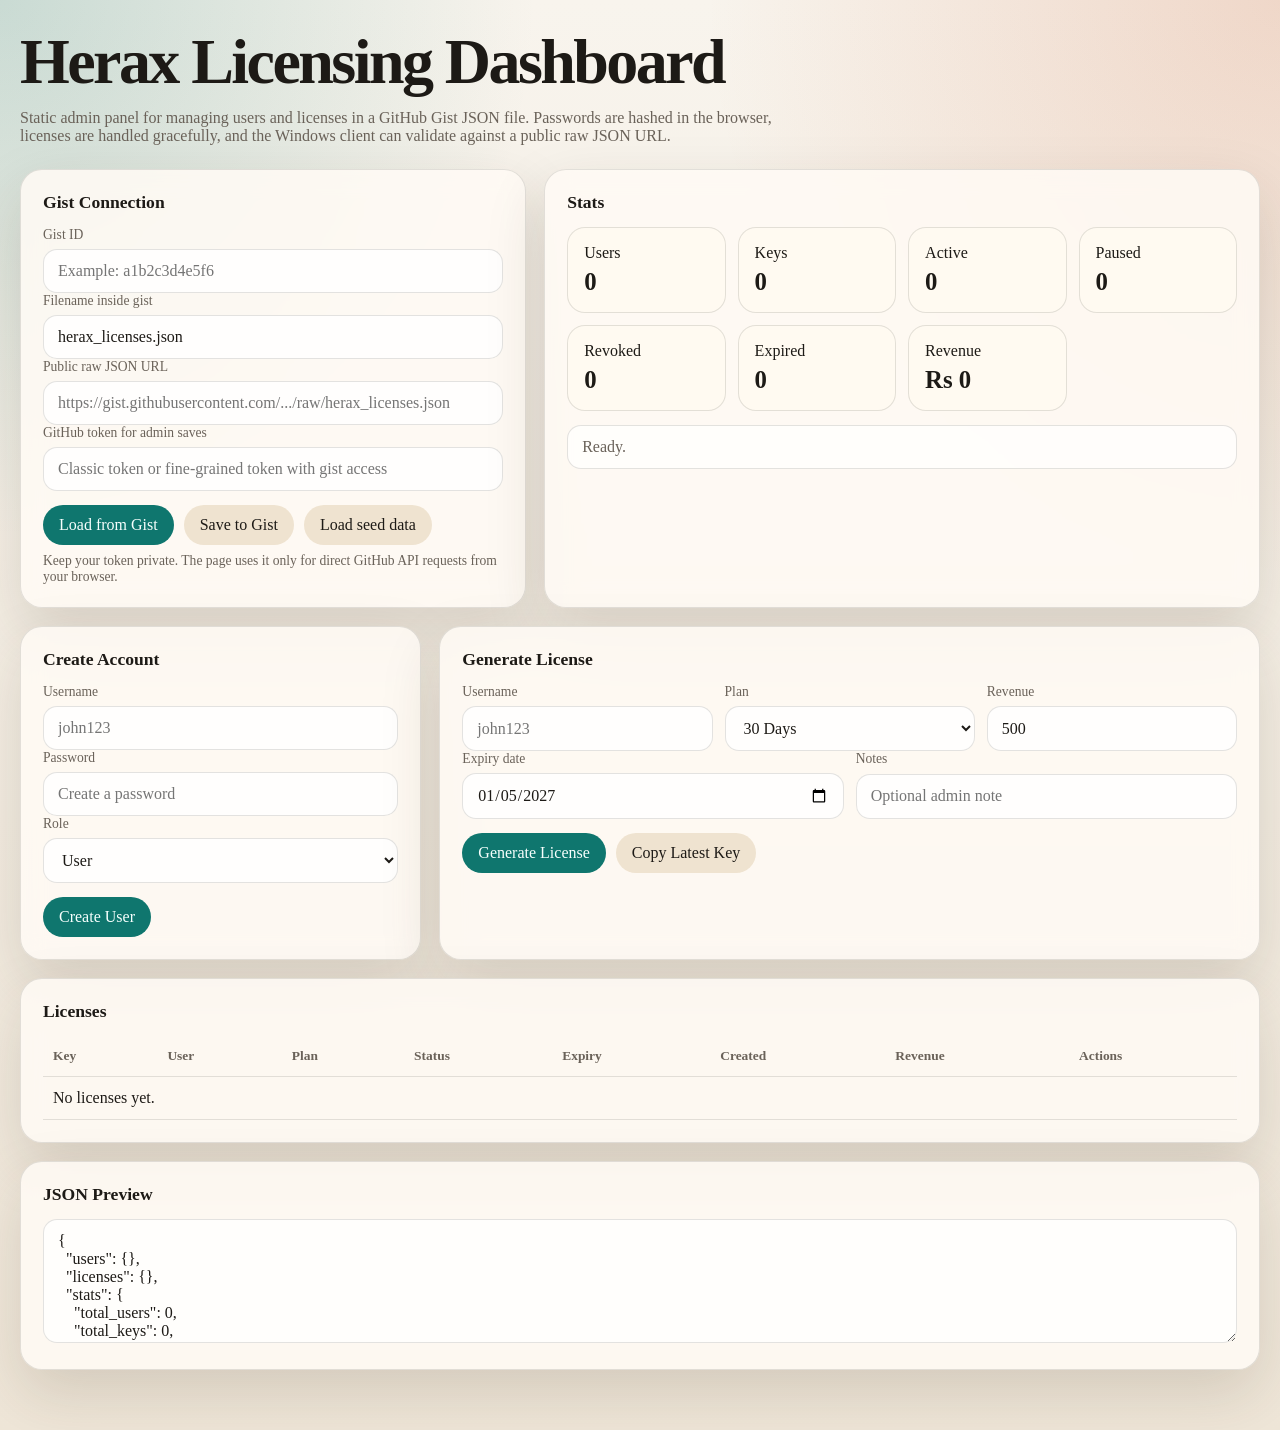
==== website/index.html @ d8fb47d0 "Add GitHub Pages licensing dashboard" ====
<!DOCTYPE html>
<html lang="en">
<head>
  <meta charset="UTF-8" />
  <meta name="viewport" content="width=device-width, initial-scale=1.0" />
  <title>Herax Licensing Dashboard</title>
  <meta http-equiv="refresh" content="0; url=../docs/" />
</head>
<body>
  <p>Open the dashboard at <a href="../docs/">../docs/</a>.</p>
</body>
</html>
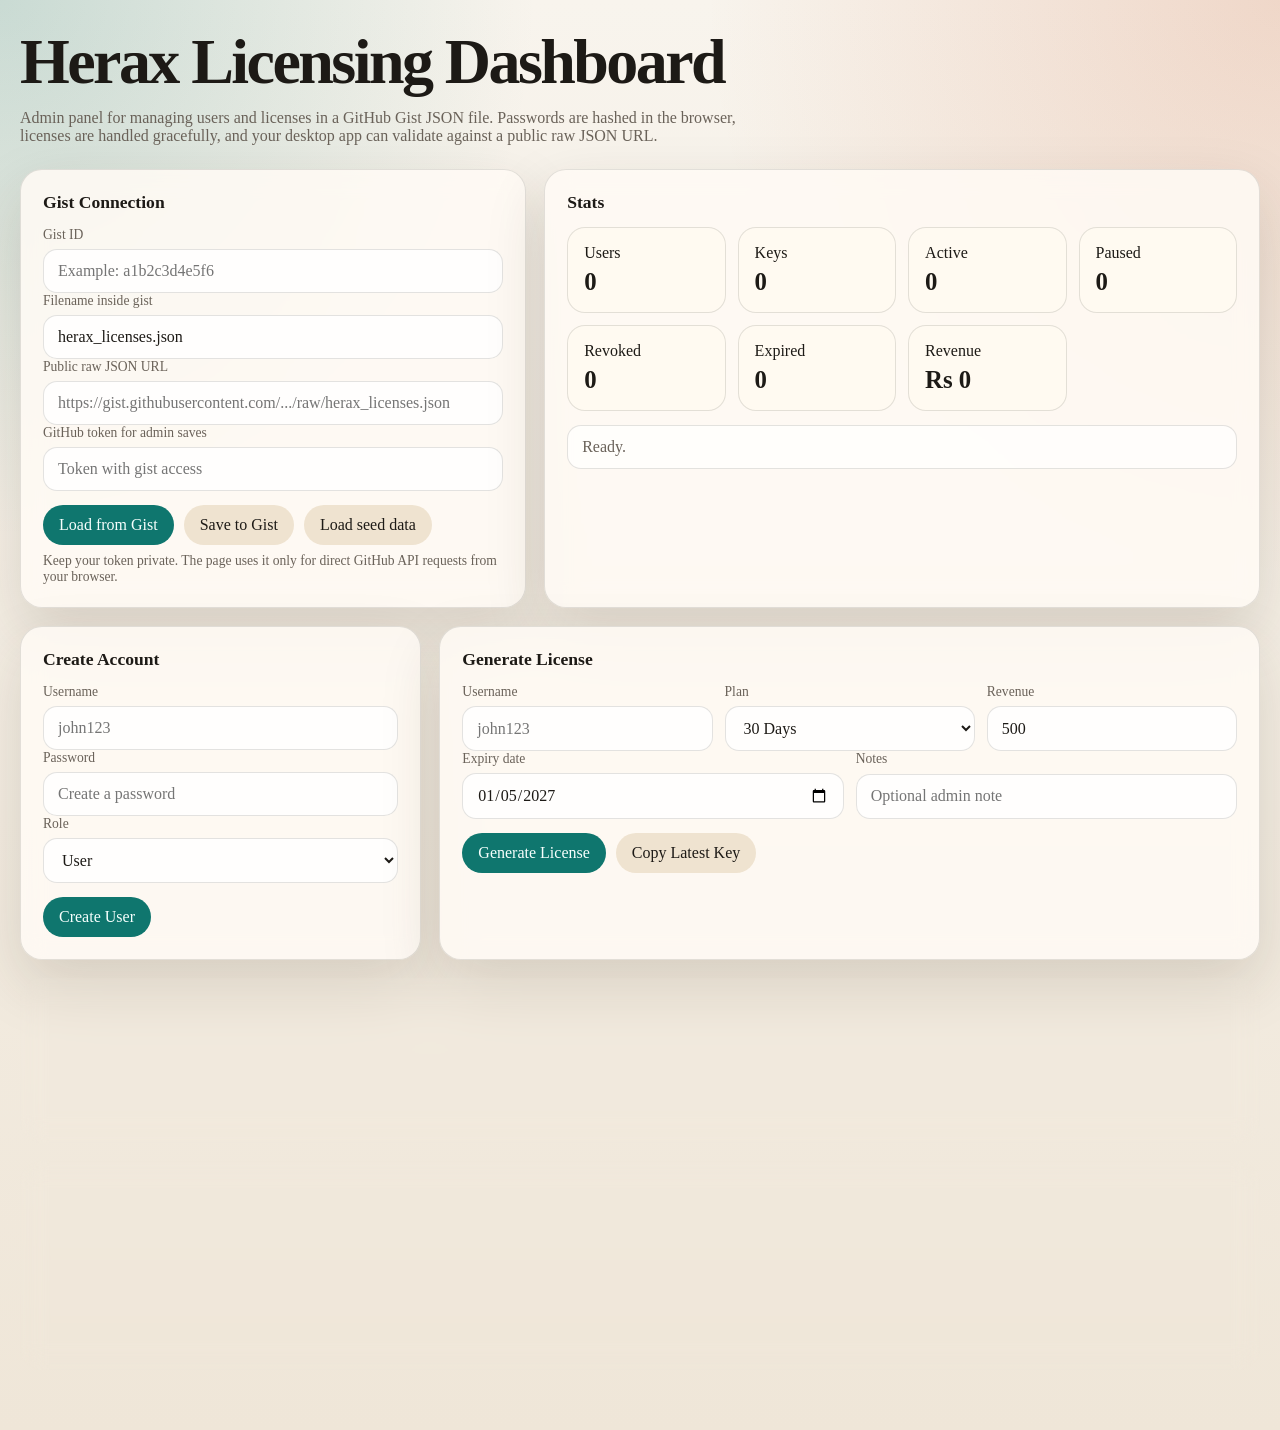
==== commit 64898f87: "Restructure auth repo layout" ====
--- a/website/index.html
+++ b/website/index.html
@@ -4,9 +4,804 @@
   <meta charset="UTF-8" />
   <meta name="viewport" content="width=device-width, initial-scale=1.0" />
   <title>Herax Licensing Dashboard</title>
-  <meta http-equiv="refresh" content="0; url=../docs/" />
+  <style>
+    :root {
+      --bg: #f3efe7;
+      --panel: rgba(255, 251, 245, 0.86);
+      --panel-strong: #fffaf1;
+      --ink: #1d1a16;
+      --muted: #6a6259;
+      --line: rgba(29, 26, 22, 0.12);
+      --accent: #0f766e;
+      --danger: #b91c1c;
+      --warn: #b45309;
+      --ok: #15803d;
+      --shadow: 0 24px 60px rgba(53, 37, 22, 0.15);
+    }
+
+    * {
+      box-sizing: border-box;
+    }
+
+    body {
+      margin: 0;
+      font-family: Georgia, "Times New Roman", serif;
+      color: var(--ink);
+      background:
+        radial-gradient(circle at top left, rgba(15, 118, 110, 0.2), transparent 28%),
+        radial-gradient(circle at top right, rgba(194, 65, 12, 0.16), transparent 30%),
+        linear-gradient(180deg, #f8f4ed 0%, #efe6d8 100%);
+      min-height: 100vh;
+    }
+
+    .shell {
+      max-width: 1320px;
+      margin: 0 auto;
+      padding: 32px 20px 60px;
+    }
+
+    .hero {
+      display: grid;
+      gap: 16px;
+      margin-bottom: 24px;
+    }
+
+    .hero h1 {
+      margin: 0;
+      font-size: clamp(2rem, 5vw, 4rem);
+      line-height: 0.95;
+      letter-spacing: -0.04em;
+    }
+
+    .hero p {
+      margin: 0;
+      max-width: 760px;
+      color: var(--muted);
+      font-size: 1rem;
+    }
+
+    .grid {
+      display: grid;
+      grid-template-columns: repeat(12, 1fr);
+      gap: 18px;
+    }
+
+    .card {
+      grid-column: span 12;
+      background: var(--panel);
+      backdrop-filter: blur(12px);
+      border: 1px solid var(--line);
+      border-radius: 22px;
+      box-shadow: var(--shadow);
+      padding: 22px;
+    }
+
+    .card h2 {
+      margin: 0 0 14px;
+      font-size: 1.1rem;
+    }
+
+    .two-up {
+      display: grid;
+      gap: 12px;
+      grid-template-columns: repeat(2, minmax(0, 1fr));
+    }
+
+    .three-up {
+      display: grid;
+      gap: 12px;
+      grid-template-columns: repeat(3, minmax(0, 1fr));
+    }
+
+    .field {
+      display: grid;
+      gap: 6px;
+    }
+
+    label {
+      font-size: 0.85rem;
+      color: var(--muted);
+    }
+
+    input,
+    select,
+    textarea,
+    button {
+      font: inherit;
+    }
+
+    input,
+    select,
+    textarea {
+      width: 100%;
+      border: 1px solid var(--line);
+      background: rgba(255, 255, 255, 0.82);
+      color: var(--ink);
+      border-radius: 14px;
+      padding: 12px 14px;
+    }
+
+    textarea {
+      min-height: 124px;
+      resize: vertical;
+    }
+
+    .actions {
+      display: flex;
+      flex-wrap: wrap;
+      gap: 10px;
+      margin-top: 14px;
+    }
+
+    button {
+      border: 0;
+      border-radius: 999px;
+      padding: 11px 16px;
+      cursor: pointer;
+      transition: transform 120ms ease, opacity 120ms ease;
+    }
+
+    button:hover {
+      transform: translateY(-1px);
+    }
+
+    .primary {
+      background: var(--accent);
+      color: #f7fffd;
+    }
+
+    .secondary {
+      background: #efe3d0;
+      color: var(--ink);
+    }
+
+    .danger {
+      background: var(--danger);
+      color: white;
+    }
+
+    .warning {
+      background: var(--warn);
+      color: white;
+    }
+
+    .success {
+      background: var(--ok);
+      color: white;
+    }
+
+    .stats {
+      display: grid;
+      grid-template-columns: repeat(auto-fit, minmax(140px, 1fr));
+      gap: 12px;
+    }
+
+    .stat {
+      background: #fffaf1;
+      border: 1px solid var(--line);
+      border-radius: 18px;
+      padding: 16px;
+    }
+
+    .stat strong {
+      display: block;
+      font-size: 1.55rem;
+      margin-top: 6px;
+    }
+
+    .status {
+      margin-top: 14px;
+      padding: 12px 14px;
+      border-radius: 14px;
+      background: rgba(255, 255, 255, 0.65);
+      border: 1px solid var(--line);
+      color: var(--muted);
+      white-space: pre-wrap;
+    }
+
+    .table-wrap {
+      overflow-x: auto;
+    }
+
+    table {
+      width: 100%;
+      border-collapse: collapse;
+      min-width: 860px;
+    }
+
+    th,
+    td {
+      text-align: left;
+      padding: 12px 10px;
+      border-bottom: 1px solid var(--line);
+      vertical-align: top;
+    }
+
+    th {
+      color: var(--muted);
+      font-size: 0.84rem;
+      font-weight: 600;
+    }
+
+    .pill {
+      display: inline-block;
+      padding: 5px 10px;
+      border-radius: 999px;
+      font-size: 0.78rem;
+      border: 1px solid transparent;
+    }
+
+    .pill.active {
+      background: rgba(21, 128, 61, 0.12);
+      color: var(--ok);
+      border-color: rgba(21, 128, 61, 0.18);
+    }
+
+    .pill.paused {
+      background: rgba(180, 83, 9, 0.12);
+      color: var(--warn);
+      border-color: rgba(180, 83, 9, 0.18);
+    }
+
+    .pill.revoked,
+    .pill.expired {
+      background: rgba(185, 28, 28, 0.12);
+      color: var(--danger);
+      border-color: rgba(185, 28, 28, 0.18);
+    }
+
+    .mono {
+      font-family: "Courier New", monospace;
+      font-size: 0.9rem;
+    }
+
+    .hint {
+      color: var(--muted);
+      font-size: 0.85rem;
+      margin-top: 8px;
+    }
+
+    @media (min-width: 900px) {
+      .span-4 {
+        grid-column: span 4;
+      }
+
+      .span-5 {
+        grid-column: span 5;
+      }
+
+      .span-7 {
+        grid-column: span 7;
+      }
+
+      .span-8 {
+        grid-column: span 8;
+      }
+    }
+
+    @media (max-width: 720px) {
+      .two-up,
+      .three-up {
+        grid-template-columns: 1fr;
+      }
+
+      .shell {
+        padding: 20px 14px 40px;
+      }
+    }
+  </style>
 </head>
 <body>
-  <p>Open the dashboard at <a href="../docs/">../docs/</a>.</p>
+  <div class="shell">
+    <section class="hero">
+      <h1>Herax Licensing Dashboard</h1>
+      <p>Admin panel for managing users and licenses in a GitHub Gist JSON file. Passwords are hashed in the browser, licenses are handled gracefully, and your desktop app can validate against a public raw JSON URL.</p>
+    </section>
+
+    <section class="grid">
+      <article class="card span-5">
+        <h2>Gist Connection</h2>
+        <div class="field">
+          <label for="gistId">Gist ID</label>
+          <input id="gistId" placeholder="Example: a1b2c3d4e5f6" />
+        </div>
+        <div class="field">
+          <label for="gistFilename">Filename inside gist</label>
+          <input id="gistFilename" value="herax_licenses.json" />
+        </div>
+        <div class="field">
+          <label for="rawUrl">Public raw JSON URL</label>
+          <input id="rawUrl" placeholder="https://gist.githubusercontent.com/.../raw/herax_licenses.json" />
+        </div>
+        <div class="field">
+          <label for="githubToken">GitHub token for admin saves</label>
+          <input id="githubToken" type="password" placeholder="Token with gist access" />
+        </div>
+        <div class="actions">
+          <button class="primary" id="loadRemoteBtn">Load from Gist</button>
+          <button class="secondary" id="saveRemoteBtn">Save to Gist</button>
+          <button class="secondary" id="seedBtn">Load seed data</button>
+        </div>
+        <div class="hint">Keep your token private. The page uses it only for direct GitHub API requests from your browser.</div>
+      </article>
+
+      <article class="card span-7">
+        <h2>Stats</h2>
+        <div class="stats" id="statsGrid"></div>
+        <div class="status" id="statusBox">Ready.</div>
+      </article>
+
+      <article class="card span-4">
+        <h2>Create Account</h2>
+        <div class="field">
+          <label for="newUsername">Username</label>
+          <input id="newUsername" placeholder="john123" />
+        </div>
+        <div class="field">
+          <label for="newPassword">Password</label>
+          <input id="newPassword" type="password" placeholder="Create a password" />
+        </div>
+        <div class="field">
+          <label for="newRole">Role</label>
+          <select id="newRole">
+            <option value="user">User</option>
+            <option value="admin">Admin</option>
+          </select>
+        </div>
+        <div class="actions">
+          <button class="primary" id="createUserBtn">Create User</button>
+        </div>
+      </article>
+
+      <article class="card span-8">
+        <h2>Generate License</h2>
+        <div class="three-up">
+          <div class="field">
+            <label for="licenseUsername">Username</label>
+            <input id="licenseUsername" placeholder="john123" />
+          </div>
+          <div class="field">
+            <label for="licensePlan">Plan</label>
+            <select id="licensePlan">
+              <option value="30days">30 Days</option>
+              <option value="lifetime">Lifetime</option>
+              <option value="custom">Custom</option>
+            </select>
+          </div>
+          <div class="field">
+            <label for="licensePrice">Revenue</label>
+            <input id="licensePrice" type="number" min="0" value="500" />
+          </div>
+        </div>
+        <div class="two-up">
+          <div class="field">
+            <label for="expiryDate">Expiry date</label>
+            <input id="expiryDate" type="date" />
+          </div>
+          <div class="field">
+            <label for="licenseNotes">Notes</label>
+            <input id="licenseNotes" placeholder="Optional admin note" />
+          </div>
+        </div>
+        <div class="actions">
+          <button class="primary" id="generateLicenseBtn">Generate License</button>
+          <button class="secondary" id="copyLatestBtn">Copy Latest Key</button>
+        </div>
+      </article>
+
+      <article class="card span-12">
+        <h2>Licenses</h2>
+        <div class="table-wrap">
+          <table>
+            <thead>
+              <tr>
+                <th>Key</th>
+                <th>User</th>
+                <th>Plan</th>
+                <th>Status</th>
+                <th>Expiry</th>
+                <th>Created</th>
+                <th>Revenue</th>
+                <th>Actions</th>
+              </tr>
+            </thead>
+            <tbody id="licenseTable"></tbody>
+          </table>
+        </div>
+      </article>
+
+      <article class="card span-12">
+        <h2>JSON Preview</h2>
+        <textarea id="jsonPreview" spellcheck="false"></textarea>
+      </article>
+    </section>
+  </div>
+
+  <script>
+    const seedData = {
+      users: {},
+      licenses: {},
+      stats: {
+        total_users: 0,
+        total_keys: 0,
+        active_keys: 0,
+        paused_keys: 0,
+        revoked_keys: 0,
+        expired_keys: 0,
+        revenue: 0
+      }
+    };
+
+    let state = structuredClone(seedData);
+    let latestLicenseKey = "";
+
+    const els = {
+      gistId: document.getElementById("gistId"),
+      gistFilename: document.getElementById("gistFilename"),
+      rawUrl: document.getElementById("rawUrl"),
+      githubToken: document.getElementById("githubToken"),
+      statusBox: document.getElementById("statusBox"),
+      statsGrid: document.getElementById("statsGrid"),
+      jsonPreview: document.getElementById("jsonPreview"),
+      newUsername: document.getElementById("newUsername"),
+      newPassword: document.getElementById("newPassword"),
+      newRole: document.getElementById("newRole"),
+      licenseUsername: document.getElementById("licenseUsername"),
+      licensePlan: document.getElementById("licensePlan"),
+      licensePrice: document.getElementById("licensePrice"),
+      expiryDate: document.getElementById("expiryDate"),
+      licenseNotes: document.getElementById("licenseNotes"),
+      licenseTable: document.getElementById("licenseTable")
+    };
+
+    document.getElementById("seedBtn").addEventListener("click", () => {
+      state = structuredClone(seedData);
+      syncState("Loaded local seed data.");
+    });
+
+    document.getElementById("createUserBtn").addEventListener("click", createUser);
+    document.getElementById("generateLicenseBtn").addEventListener("click", generateLicense);
+    document.getElementById("copyLatestBtn").addEventListener("click", copyLatestKey);
+    document.getElementById("loadRemoteBtn").addEventListener("click", loadFromRemote);
+    document.getElementById("saveRemoteBtn").addEventListener("click", saveToRemote);
+    els.jsonPreview.addEventListener("change", importPreview);
+
+    setDefaultExpiry();
+    syncState("Ready.");
+
+    function setStatus(message) {
+      els.statusBox.textContent = message;
+    }
+
+    function setDefaultExpiry() {
+      const date = new Date();
+      date.setDate(date.getDate() + 30);
+      els.expiryDate.value = date.toISOString().slice(0, 10);
+    }
+
+    async function sha256Base64(value) {
+      const bytes = new TextEncoder().encode(value);
+      const hash = await crypto.subtle.digest("SHA-256", bytes);
+      return btoa(String.fromCharCode(...new Uint8Array(hash)));
+    }
+
+    async function createUser() {
+      const username = els.newUsername.value.trim();
+      const password = els.newPassword.value;
+      const role = els.newRole.value;
+
+      if (!username || !password) {
+        setStatus("Username and password are required.");
+        return;
+      }
+
+      if (state.users[username]) {
+        setStatus("That username already exists.");
+        return;
+      }
+
+      state.users[username] = {
+        password_hash: await sha256Base64(`${username}|${password}|HeraxLicensing`),
+        role,
+        created: today()
+      };
+
+      els.licenseUsername.value = username;
+      els.newUsername.value = "";
+      els.newPassword.value = "";
+      syncState(`User ${username} created.`);
+    }
+
+    function generateLicense() {
+      const username = els.licenseUsername.value.trim();
+      const plan = els.licensePlan.value;
+      const revenue = Number(els.licensePrice.value || 0);
+      const notes = els.licenseNotes.value.trim();
+
+      if (!username) {
+        setStatus("Enter a username before generating a license.");
+        return;
+      }
+
+      if (!state.users[username]) {
+        setStatus("Create the user first so the license stays linked to a known account.");
+        return;
+      }
+
+      const key = buildLicenseKey();
+      const expiry = plan === "lifetime" ? "lifetime" : (els.expiryDate.value || autoExpiry(plan));
+
+      state.licenses[key] = {
+        username,
+        plan,
+        status: "active",
+        expiry,
+        created: today(),
+        revenue,
+        notes
+      };
+
+      latestLicenseKey = key;
+      els.licenseNotes.value = "";
+      syncState(`License ${key} created for ${username}.`);
+    }
+
+    function copyLatestKey() {
+      if (!latestLicenseKey) {
+        setStatus("No generated key to copy yet.");
+        return;
+      }
+
+      navigator.clipboard.writeText(latestLicenseKey)
+        .then(() => setStatus(`Copied ${latestLicenseKey} to clipboard.`))
+        .catch(() => setStatus(`Copy failed. Latest key: ${latestLicenseKey}`));
+    }
+
+    async function loadFromRemote() {
+      const rawUrl = els.rawUrl.value.trim();
+      const gistId = els.gistId.value.trim();
+      const filename = els.gistFilename.value.trim();
+
+      try {
+        let payload;
+        if (rawUrl) {
+          const response = await fetch(rawUrl, { cache: "no-store" });
+          if (!response.ok) {
+            throw new Error(`Raw URL fetch failed with ${response.status}`);
+          }
+          payload = await response.json();
+        } else if (gistId && filename) {
+          const response = await fetch(`https://api.github.com/gists/${gistId}`, { cache: "no-store" });
+          if (!response.ok) {
+            throw new Error(`Gist lookup failed with ${response.status}`);
+          }
+          const gist = await response.json();
+          const file = gist.files[filename];
+          if (!file) {
+            throw new Error(`File ${filename} was not found in the gist.`);
+          }
+          payload = JSON.parse(file.content);
+        } else {
+          throw new Error("Provide either a raw URL or both gist ID and filename.");
+        }
+
+        state = normalize(payload);
+        syncState("Remote data loaded.");
+      } catch (error) {
+        setStatus(`Load failed: ${error.message}`);
+      }
+    }
+
+    async function saveToRemote() {
+      const token = els.githubToken.value.trim();
+      const gistId = els.gistId.value.trim();
+      const filename = els.gistFilename.value.trim();
+
+      if (!token || !gistId || !filename) {
+        setStatus("Gist ID, filename, and token are required to save.");
+        return;
+      }
+
+      syncComputedStats();
+
+      try {
+        const response = await fetch(`https://api.github.com/gists/${gistId}`, {
+          method: "PATCH",
+          headers: {
+            "Authorization": `Bearer ${token}`,
+            "Accept": "application/vnd.github+json",
+            "Content-Type": "application/json"
+          },
+          body: JSON.stringify({
+            files: {
+              [filename]: {
+                content: JSON.stringify(state, null, 2)
+              }
+            }
+          })
+        });
+
+        if (!response.ok) {
+          const body = await response.text();
+          throw new Error(`GitHub save failed with ${response.status}: ${body}`);
+        }
+
+        setStatus("Gist updated successfully.");
+      } catch (error) {
+        setStatus(`Save failed: ${error.message}`);
+      }
+    }
+
+    function importPreview() {
+      try {
+        state = normalize(JSON.parse(els.jsonPreview.value));
+        syncState("Preview imported into memory.");
+      } catch (error) {
+        setStatus(`Preview import failed: ${error.message}`);
+      }
+    }
+
+    function syncState(message) {
+      syncComputedStats();
+      renderStats();
+      renderLicenses();
+      els.jsonPreview.value = JSON.stringify(state, null, 2);
+      setStatus(message);
+    }
+
+    function syncComputedStats() {
+      const users = Object.keys(state.users || {});
+      const licenses = Object.entries(state.licenses || {});
+      const todayIso = today();
+
+      let active = 0;
+      let paused = 0;
+      let revoked = 0;
+      let expired = 0;
+      let revenue = 0;
+
+      for (const [, license] of licenses) {
+        revenue += Number(license.revenue || 0);
+        const effectiveStatus = effectiveLicenseStatus(license, todayIso);
+        if (effectiveStatus === "active") active += 1;
+        if (effectiveStatus === "paused") paused += 1;
+        if (effectiveStatus === "revoked") revoked += 1;
+        if (effectiveStatus === "expired") expired += 1;
+      }
+
+      state.stats = {
+        total_users: users.length,
+        total_keys: licenses.length,
+        active_keys: active,
+        paused_keys: paused,
+        revoked_keys: revoked,
+        expired_keys: expired,
+        revenue
+      };
+    }
+
+    function renderStats() {
+      const stats = state.stats;
+      const items = [
+        ["Users", stats.total_users],
+        ["Keys", stats.total_keys],
+        ["Active", stats.active_keys],
+        ["Paused", stats.paused_keys],
+        ["Revoked", stats.revoked_keys],
+        ["Expired", stats.expired_keys],
+        ["Revenue", `Rs ${stats.revenue}`]
+      ];
+
+      els.statsGrid.innerHTML = items.map(([label, value]) => `
+        <div class="stat">
+          <span>${label}</span>
+          <strong>${value}</strong>
+        </div>
+      `).join("");
+    }
+
+    function renderLicenses() {
+      const rows = Object.entries(state.licenses || {})
+        .sort((a, b) => String(b[1].created).localeCompare(String(a[1].created)))
+        .map(([key, license]) => {
+          const status = effectiveLicenseStatus(license, today());
+          const expiryLabel = license.expiry === "lifetime" ? "Lifetime" : license.expiry;
+
+          return `
+            <tr>
+              <td class="mono">${key}</td>
+              <td>${license.username || "-"}</td>
+              <td>${license.plan || "-"}</td>
+              <td><span class="pill ${status}">${status}</span></td>
+              <td>${expiryLabel}</td>
+              <td>${license.created || "-"}</td>
+              <td>Rs ${Number(license.revenue || 0)}</td>
+              <td>
+                <div class="actions">
+                  <button class="warning" onclick="setLicenseStatus('${key}', 'paused')">Pause</button>
+                  <button class="success" onclick="extendLicense('${key}', 30)">+30d</button>
+                  <button class="danger" onclick="setLicenseStatus('${key}', 'revoked')">Revoke</button>
+                </div>
+              </td>
+            </tr>
+          `;
+        }).join("");
+
+      els.licenseTable.innerHTML = rows || `<tr><td colspan="8">No licenses yet.</td></tr>`;
+    }
+
+    function setLicenseStatus(key, status) {
+      if (!state.licenses[key]) {
+        setStatus("License not found.");
+        return;
+      }
+
+      state.licenses[key].status = status;
+      syncState(`License ${key} marked as ${status}.`);
+    }
+
+    function extendLicense(key, days) {
+      const license = state.licenses[key];
+      if (!license) {
+        setStatus("License not found.");
+        return;
+      }
+
+      if (license.expiry === "lifetime") {
+        setStatus("Lifetime licenses do not need extension.");
+        return;
+      }
+
+      const base = license.expiry && license.expiry > today() ? new Date(license.expiry) : new Date();
+      base.setDate(base.getDate() + days);
+      license.expiry = base.toISOString().slice(0, 10);
+      if (license.status !== "revoked") {
+        license.status = "active";
+      }
+      syncState(`License ${key} extended by ${days} days.`);
+    }
+
+    function effectiveLicenseStatus(license, nowIso) {
+      if (!license) return "revoked";
+      if (license.status === "revoked") return "revoked";
+      if (license.status === "paused") return "paused";
+      if (license.expiry !== "lifetime" && license.expiry && license.expiry < nowIso) return "expired";
+      return "active";
+    }
+
+    function autoExpiry(plan) {
+      const date = new Date();
+      if (plan === "30days") {
+        date.setDate(date.getDate() + 30);
+      } else {
+        date.setFullYear(date.getFullYear() + 1);
+      }
+      return date.toISOString().slice(0, 10);
+    }
+
+    function buildLicenseKey() {
+      const alphabet = "ABCDEFGHJKLMNPQRSTUVWXYZ23456789";
+      const pick = () => Array.from({ length: 6 }, () => alphabet[Math.floor(Math.random() * alphabet.length)]).join("");
+      return `HERAX-${pick()}-${pick()}`;
+    }
+
+    function today() {
+      return new Date().toISOString().slice(0, 10);
+    }
+
+    function normalize(data) {
+      return {
+        users: data?.users || {},
+        licenses: data?.licenses || {},
+        stats: {
+          ...seedData.stats,
+          ...(data?.stats || {})
+        }
+      };
+    }
+
+    window.setLicenseStatus = setLicenseStatus;
+    window.extendLicense = extendLicense;
+  </script>
 </body>
 </html>
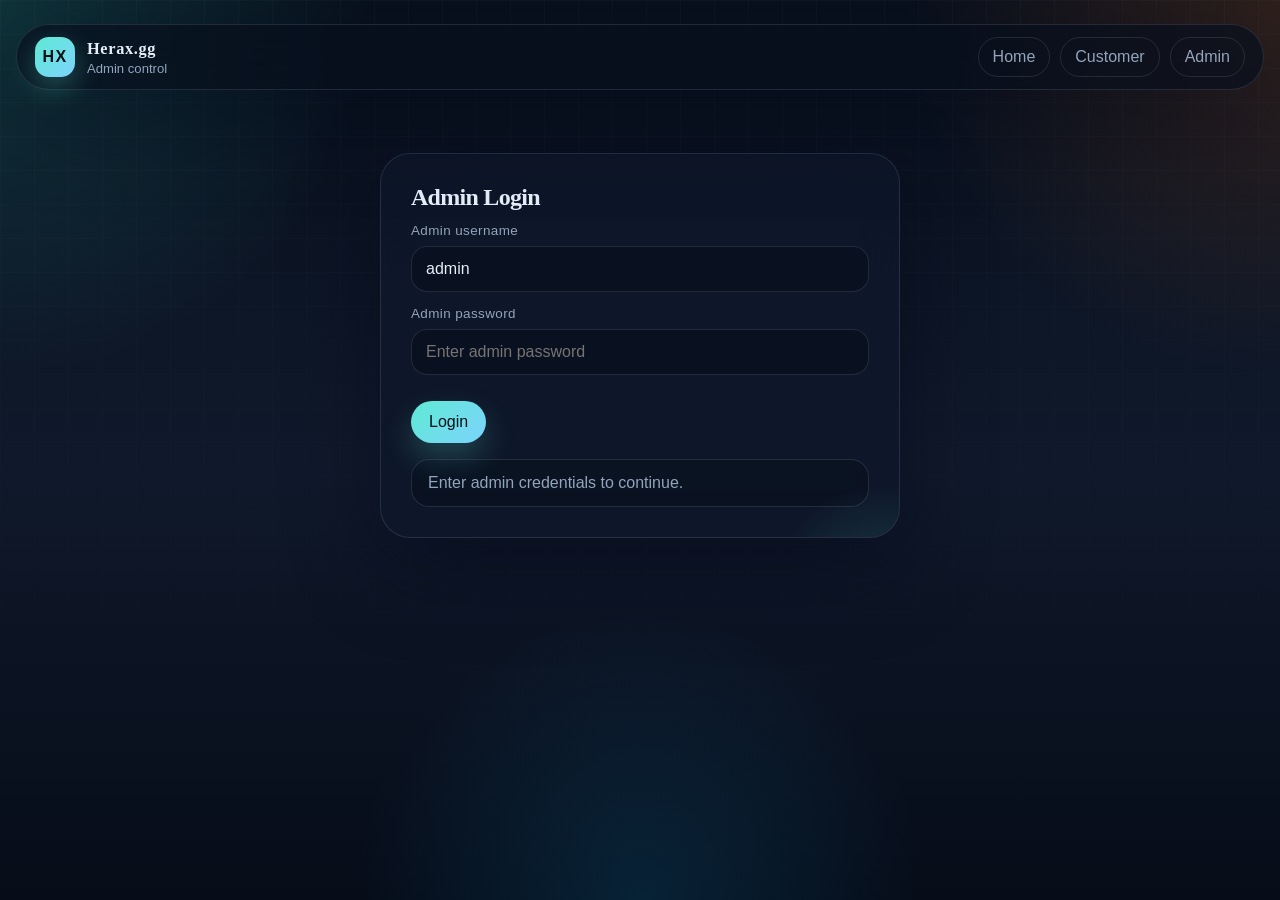
==== commit ae924576: "Add root portal with admin and customer pages" ====
--- a/website/index.html
+++ b/website/index.html
@@ -2,806 +2,11 @@
 <html lang="en">
 <head>
   <meta charset="UTF-8" />
+  <meta http-equiv="refresh" content="0; url=../admin.html" />
   <meta name="viewport" content="width=device-width, initial-scale=1.0" />
-  <title>Herax Licensing Dashboard</title>
-  <style>
-    :root {
-      --bg: #f3efe7;
-      --panel: rgba(255, 251, 245, 0.86);
-      --panel-strong: #fffaf1;
-      --ink: #1d1a16;
-      --muted: #6a6259;
-      --line: rgba(29, 26, 22, 0.12);
-      --accent: #0f766e;
-      --danger: #b91c1c;
-      --warn: #b45309;
-      --ok: #15803d;
-      --shadow: 0 24px 60px rgba(53, 37, 22, 0.15);
-    }
-
-    * {
-      box-sizing: border-box;
-    }
-
-    body {
-      margin: 0;
-      font-family: Georgia, "Times New Roman", serif;
-      color: var(--ink);
-      background:
-        radial-gradient(circle at top left, rgba(15, 118, 110, 0.2), transparent 28%),
-        radial-gradient(circle at top right, rgba(194, 65, 12, 0.16), transparent 30%),
-        linear-gradient(180deg, #f8f4ed 0%, #efe6d8 100%);
-      min-height: 100vh;
-    }
-
-    .shell {
-      max-width: 1320px;
-      margin: 0 auto;
-      padding: 32px 20px 60px;
-    }
-
-    .hero {
-      display: grid;
-      gap: 16px;
-      margin-bottom: 24px;
-    }
-
-    .hero h1 {
-      margin: 0;
-      font-size: clamp(2rem, 5vw, 4rem);
-      line-height: 0.95;
-      letter-spacing: -0.04em;
-    }
-
-    .hero p {
-      margin: 0;
-      max-width: 760px;
-      color: var(--muted);
-      font-size: 1rem;
-    }
-
-    .grid {
-      display: grid;
-      grid-template-columns: repeat(12, 1fr);
-      gap: 18px;
-    }
-
-    .card {
-      grid-column: span 12;
-      background: var(--panel);
-      backdrop-filter: blur(12px);
-      border: 1px solid var(--line);
-      border-radius: 22px;
-      box-shadow: var(--shadow);
-      padding: 22px;
-    }
-
-    .card h2 {
-      margin: 0 0 14px;
-      font-size: 1.1rem;
-    }
-
-    .two-up {
-      display: grid;
-      gap: 12px;
-      grid-template-columns: repeat(2, minmax(0, 1fr));
-    }
-
-    .three-up {
-      display: grid;
-      gap: 12px;
-      grid-template-columns: repeat(3, minmax(0, 1fr));
-    }
-
-    .field {
-      display: grid;
-      gap: 6px;
-    }
-
-    label {
-      font-size: 0.85rem;
-      color: var(--muted);
-    }
-
-    input,
-    select,
-    textarea,
-    button {
-      font: inherit;
-    }
-
-    input,
-    select,
-    textarea {
-      width: 100%;
-      border: 1px solid var(--line);
-      background: rgba(255, 255, 255, 0.82);
-      color: var(--ink);
-      border-radius: 14px;
-      padding: 12px 14px;
-    }
-
-    textarea {
-      min-height: 124px;
-      resize: vertical;
-    }
-
-    .actions {
-      display: flex;
-      flex-wrap: wrap;
-      gap: 10px;
-      margin-top: 14px;
-    }
-
-    button {
-      border: 0;
-      border-radius: 999px;
-      padding: 11px 16px;
-      cursor: pointer;
-      transition: transform 120ms ease, opacity 120ms ease;
-    }
-
-    button:hover {
-      transform: translateY(-1px);
-    }
-
-    .primary {
-      background: var(--accent);
-      color: #f7fffd;
-    }
-
-    .secondary {
-      background: #efe3d0;
-      color: var(--ink);
-    }
-
-    .danger {
-      background: var(--danger);
-      color: white;
-    }
-
-    .warning {
-      background: var(--warn);
-      color: white;
-    }
-
-    .success {
-      background: var(--ok);
-      color: white;
-    }
-
-    .stats {
-      display: grid;
-      grid-template-columns: repeat(auto-fit, minmax(140px, 1fr));
-      gap: 12px;
-    }
-
-    .stat {
-      background: #fffaf1;
-      border: 1px solid var(--line);
-      border-radius: 18px;
-      padding: 16px;
-    }
-
-    .stat strong {
-      display: block;
-      font-size: 1.55rem;
-      margin-top: 6px;
-    }
-
-    .status {
-      margin-top: 14px;
-      padding: 12px 14px;
-      border-radius: 14px;
-      background: rgba(255, 255, 255, 0.65);
-      border: 1px solid var(--line);
-      color: var(--muted);
-      white-space: pre-wrap;
-    }
-
-    .table-wrap {
-      overflow-x: auto;
-    }
-
-    table {
-      width: 100%;
-      border-collapse: collapse;
-      min-width: 860px;
-    }
-
-    th,
-    td {
-      text-align: left;
-      padding: 12px 10px;
-      border-bottom: 1px solid var(--line);
-      vertical-align: top;
-    }
-
-    th {
-      color: var(--muted);
-      font-size: 0.84rem;
-      font-weight: 600;
-    }
-
-    .pill {
-      display: inline-block;
-      padding: 5px 10px;
-      border-radius: 999px;
-      font-size: 0.78rem;
-      border: 1px solid transparent;
-    }
-
-    .pill.active {
-      background: rgba(21, 128, 61, 0.12);
-      color: var(--ok);
-      border-color: rgba(21, 128, 61, 0.18);
-    }
-
-    .pill.paused {
-      background: rgba(180, 83, 9, 0.12);
-      color: var(--warn);
-      border-color: rgba(180, 83, 9, 0.18);
-    }
-
-    .pill.revoked,
-    .pill.expired {
-      background: rgba(185, 28, 28, 0.12);
-      color: var(--danger);
-      border-color: rgba(185, 28, 28, 0.18);
-    }
-
-    .mono {
-      font-family: "Courier New", monospace;
-      font-size: 0.9rem;
-    }
-
-    .hint {
-      color: var(--muted);
-      font-size: 0.85rem;
-      margin-top: 8px;
-    }
-
-    @media (min-width: 900px) {
-      .span-4 {
-        grid-column: span 4;
-      }
-
-      .span-5 {
-        grid-column: span 5;
-      }
-
-      .span-7 {
-        grid-column: span 7;
-      }
-
-      .span-8 {
-        grid-column: span 8;
-      }
-    }
-
-    @media (max-width: 720px) {
-      .two-up,
-      .three-up {
-        grid-template-columns: 1fr;
-      }
-
-      .shell {
-        padding: 20px 14px 40px;
-      }
-    }
-  </style>
+  <title>Redirecting To Admin</title>
 </head>
 <body>
-  <div class="shell">
-    <section class="hero">
-      <h1>Herax Licensing Dashboard</h1>
-      <p>Admin panel for managing users and licenses in a GitHub Gist JSON file. Passwords are hashed in the browser, licenses are handled gracefully, and your desktop app can validate against a public raw JSON URL.</p>
-    </section>
-
-    <section class="grid">
-      <article class="card span-5">
-        <h2>Gist Connection</h2>
-        <div class="field">
-          <label for="gistId">Gist ID</label>
-          <input id="gistId" placeholder="Example: a1b2c3d4e5f6" />
-        </div>
-        <div class="field">
-          <label for="gistFilename">Filename inside gist</label>
-          <input id="gistFilename" value="herax_licenses.json" />
-        </div>
-        <div class="field">
-          <label for="rawUrl">Public raw JSON URL</label>
-          <input id="rawUrl" placeholder="https://gist.githubusercontent.com/.../raw/herax_licenses.json" />
-        </div>
-        <div class="field">
-          <label for="githubToken">GitHub token for admin saves</label>
-          <input id="githubToken" type="password" placeholder="Token with gist access" />
-        </div>
-        <div class="actions">
-          <button class="primary" id="loadRemoteBtn">Load from Gist</button>
-          <button class="secondary" id="saveRemoteBtn">Save to Gist</button>
-          <button class="secondary" id="seedBtn">Load seed data</button>
-        </div>
-        <div class="hint">Keep your token private. The page uses it only for direct GitHub API requests from your browser.</div>
-      </article>
-
-      <article class="card span-7">
-        <h2>Stats</h2>
-        <div class="stats" id="statsGrid"></div>
-        <div class="status" id="statusBox">Ready.</div>
-      </article>
-
-      <article class="card span-4">
-        <h2>Create Account</h2>
-        <div class="field">
-          <label for="newUsername">Username</label>
-          <input id="newUsername" placeholder="john123" />
-        </div>
-        <div class="field">
-          <label for="newPassword">Password</label>
-          <input id="newPassword" type="password" placeholder="Create a password" />
-        </div>
-        <div class="field">
-          <label for="newRole">Role</label>
-          <select id="newRole">
-            <option value="user">User</option>
-            <option value="admin">Admin</option>
-          </select>
-        </div>
-        <div class="actions">
-          <button class="primary" id="createUserBtn">Create User</button>
-        </div>
-      </article>
-
-      <article class="card span-8">
-        <h2>Generate License</h2>
-        <div class="three-up">
-          <div class="field">
-            <label for="licenseUsername">Username</label>
-            <input id="licenseUsername" placeholder="john123" />
-          </div>
-          <div class="field">
-            <label for="licensePlan">Plan</label>
-            <select id="licensePlan">
-              <option value="30days">30 Days</option>
-              <option value="lifetime">Lifetime</option>
-              <option value="custom">Custom</option>
-            </select>
-          </div>
-          <div class="field">
-            <label for="licensePrice">Revenue</label>
-            <input id="licensePrice" type="number" min="0" value="500" />
-          </div>
-        </div>
-        <div class="two-up">
-          <div class="field">
-            <label for="expiryDate">Expiry date</label>
-            <input id="expiryDate" type="date" />
-          </div>
-          <div class="field">
-            <label for="licenseNotes">Notes</label>
-            <input id="licenseNotes" placeholder="Optional admin note" />
-          </div>
-        </div>
-        <div class="actions">
-          <button class="primary" id="generateLicenseBtn">Generate License</button>
-          <button class="secondary" id="copyLatestBtn">Copy Latest Key</button>
-        </div>
-      </article>
-
-      <article class="card span-12">
-        <h2>Licenses</h2>
-        <div class="table-wrap">
-          <table>
-            <thead>
-              <tr>
-                <th>Key</th>
-                <th>User</th>
-                <th>Plan</th>
-                <th>Status</th>
-                <th>Expiry</th>
-                <th>Created</th>
-                <th>Revenue</th>
-                <th>Actions</th>
-              </tr>
-            </thead>
-            <tbody id="licenseTable"></tbody>
-          </table>
-        </div>
-      </article>
-
-      <article class="card span-12">
-        <h2>JSON Preview</h2>
-        <textarea id="jsonPreview" spellcheck="false"></textarea>
-      </article>
-    </section>
-  </div>
-
-  <script>
-    const seedData = {
-      users: {},
-      licenses: {},
-      stats: {
-        total_users: 0,
-        total_keys: 0,
-        active_keys: 0,
-        paused_keys: 0,
-        revoked_keys: 0,
-        expired_keys: 0,
-        revenue: 0
-      }
-    };
-
-    let state = structuredClone(seedData);
-    let latestLicenseKey = "";
-
-    const els = {
-      gistId: document.getElementById("gistId"),
-      gistFilename: document.getElementById("gistFilename"),
-      rawUrl: document.getElementById("rawUrl"),
-      githubToken: document.getElementById("githubToken"),
-      statusBox: document.getElementById("statusBox"),
-      statsGrid: document.getElementById("statsGrid"),
-      jsonPreview: document.getElementById("jsonPreview"),
-      newUsername: document.getElementById("newUsername"),
-      newPassword: document.getElementById("newPassword"),
-      newRole: document.getElementById("newRole"),
-      licenseUsername: document.getElementById("licenseUsername"),
-      licensePlan: document.getElementById("licensePlan"),
-      licensePrice: document.getElementById("licensePrice"),
-      expiryDate: document.getElementById("expiryDate"),
-      licenseNotes: document.getElementById("licenseNotes"),
-      licenseTable: document.getElementById("licenseTable")
-    };
-
-    document.getElementById("seedBtn").addEventListener("click", () => {
-      state = structuredClone(seedData);
-      syncState("Loaded local seed data.");
-    });
-
-    document.getElementById("createUserBtn").addEventListener("click", createUser);
-    document.getElementById("generateLicenseBtn").addEventListener("click", generateLicense);
-    document.getElementById("copyLatestBtn").addEventListener("click", copyLatestKey);
-    document.getElementById("loadRemoteBtn").addEventListener("click", loadFromRemote);
-    document.getElementById("saveRemoteBtn").addEventListener("click", saveToRemote);
-    els.jsonPreview.addEventListener("change", importPreview);
-
-    setDefaultExpiry();
-    syncState("Ready.");
-
-    function setStatus(message) {
-      els.statusBox.textContent = message;
-    }
-
-    function setDefaultExpiry() {
-      const date = new Date();
-      date.setDate(date.getDate() + 30);
-      els.expiryDate.value = date.toISOString().slice(0, 10);
-    }
-
-    async function sha256Base64(value) {
-      const bytes = new TextEncoder().encode(value);
-      const hash = await crypto.subtle.digest("SHA-256", bytes);
-      return btoa(String.fromCharCode(...new Uint8Array(hash)));
-    }
-
-    async function createUser() {
-      const username = els.newUsername.value.trim();
-      const password = els.newPassword.value;
-      const role = els.newRole.value;
-
-      if (!username || !password) {
-        setStatus("Username and password are required.");
-        return;
-      }
-
-      if (state.users[username]) {
-        setStatus("That username already exists.");
-        return;
-      }
-
-      state.users[username] = {
-        password_hash: await sha256Base64(`${username}|${password}|HeraxLicensing`),
-        role,
-        created: today()
-      };
-
-      els.licenseUsername.value = username;
-      els.newUsername.value = "";
-      els.newPassword.value = "";
-      syncState(`User ${username} created.`);
-    }
-
-    function generateLicense() {
-      const username = els.licenseUsername.value.trim();
-      const plan = els.licensePlan.value;
-      const revenue = Number(els.licensePrice.value || 0);
-      const notes = els.licenseNotes.value.trim();
-
-      if (!username) {
-        setStatus("Enter a username before generating a license.");
-        return;
-      }
-
-      if (!state.users[username]) {
-        setStatus("Create the user first so the license stays linked to a known account.");
-        return;
-      }
-
-      const key = buildLicenseKey();
-      const expiry = plan === "lifetime" ? "lifetime" : (els.expiryDate.value || autoExpiry(plan));
-
-      state.licenses[key] = {
-        username,
-        plan,
-        status: "active",
-        expiry,
-        created: today(),
-        revenue,
-        notes
-      };
-
-      latestLicenseKey = key;
-      els.licenseNotes.value = "";
-      syncState(`License ${key} created for ${username}.`);
-    }
-
-    function copyLatestKey() {
-      if (!latestLicenseKey) {
-        setStatus("No generated key to copy yet.");
-        return;
-      }
-
-      navigator.clipboard.writeText(latestLicenseKey)
-        .then(() => setStatus(`Copied ${latestLicenseKey} to clipboard.`))
-        .catch(() => setStatus(`Copy failed. Latest key: ${latestLicenseKey}`));
-    }
-
-    async function loadFromRemote() {
-      const rawUrl = els.rawUrl.value.trim();
-      const gistId = els.gistId.value.trim();
-      const filename = els.gistFilename.value.trim();
-
-      try {
-        let payload;
-        if (rawUrl) {
-          const response = await fetch(rawUrl, { cache: "no-store" });
-          if (!response.ok) {
-            throw new Error(`Raw URL fetch failed with ${response.status}`);
-          }
-          payload = await response.json();
-        } else if (gistId && filename) {
-          const response = await fetch(`https://api.github.com/gists/${gistId}`, { cache: "no-store" });
-          if (!response.ok) {
-            throw new Error(`Gist lookup failed with ${response.status}`);
-          }
-          const gist = await response.json();
-          const file = gist.files[filename];
-          if (!file) {
-            throw new Error(`File ${filename} was not found in the gist.`);
-          }
-          payload = JSON.parse(file.content);
-        } else {
-          throw new Error("Provide either a raw URL or both gist ID and filename.");
-        }
-
-        state = normalize(payload);
-        syncState("Remote data loaded.");
-      } catch (error) {
-        setStatus(`Load failed: ${error.message}`);
-      }
-    }
-
-    async function saveToRemote() {
-      const token = els.githubToken.value.trim();
-      const gistId = els.gistId.value.trim();
-      const filename = els.gistFilename.value.trim();
-
-      if (!token || !gistId || !filename) {
-        setStatus("Gist ID, filename, and token are required to save.");
-        return;
-      }
-
-      syncComputedStats();
-
-      try {
-        const response = await fetch(`https://api.github.com/gists/${gistId}`, {
-          method: "PATCH",
-          headers: {
-            "Authorization": `Bearer ${token}`,
-            "Accept": "application/vnd.github+json",
-            "Content-Type": "application/json"
-          },
-          body: JSON.stringify({
-            files: {
-              [filename]: {
-                content: JSON.stringify(state, null, 2)
-              }
-            }
-          })
-        });
-
-        if (!response.ok) {
-          const body = await response.text();
-          throw new Error(`GitHub save failed with ${response.status}: ${body}`);
-        }
-
-        setStatus("Gist updated successfully.");
-      } catch (error) {
-        setStatus(`Save failed: ${error.message}`);
-      }
-    }
-
-    function importPreview() {
-      try {
-        state = normalize(JSON.parse(els.jsonPreview.value));
-        syncState("Preview imported into memory.");
-      } catch (error) {
-        setStatus(`Preview import failed: ${error.message}`);
-      }
-    }
-
-    function syncState(message) {
-      syncComputedStats();
-      renderStats();
-      renderLicenses();
-      els.jsonPreview.value = JSON.stringify(state, null, 2);
-      setStatus(message);
-    }
-
-    function syncComputedStats() {
-      const users = Object.keys(state.users || {});
-      const licenses = Object.entries(state.licenses || {});
-      const todayIso = today();
-
-      let active = 0;
-      let paused = 0;
-      let revoked = 0;
-      let expired = 0;
-      let revenue = 0;
-
-      for (const [, license] of licenses) {
-        revenue += Number(license.revenue || 0);
-        const effectiveStatus = effectiveLicenseStatus(license, todayIso);
-        if (effectiveStatus === "active") active += 1;
-        if (effectiveStatus === "paused") paused += 1;
-        if (effectiveStatus === "revoked") revoked += 1;
-        if (effectiveStatus === "expired") expired += 1;
-      }
-
-      state.stats = {
-        total_users: users.length,
-        total_keys: licenses.length,
-        active_keys: active,
-        paused_keys: paused,
-        revoked_keys: revoked,
-        expired_keys: expired,
-        revenue
-      };
-    }
-
-    function renderStats() {
-      const stats = state.stats;
-      const items = [
-        ["Users", stats.total_users],
-        ["Keys", stats.total_keys],
-        ["Active", stats.active_keys],
-        ["Paused", stats.paused_keys],
-        ["Revoked", stats.revoked_keys],
-        ["Expired", stats.expired_keys],
-        ["Revenue", `Rs ${stats.revenue}`]
-      ];
-
-      els.statsGrid.innerHTML = items.map(([label, value]) => `
-        <div class="stat">
-          <span>${label}</span>
-          <strong>${value}</strong>
-        </div>
-      `).join("");
-    }
-
-    function renderLicenses() {
-      const rows = Object.entries(state.licenses || {})
-        .sort((a, b) => String(b[1].created).localeCompare(String(a[1].created)))
-        .map(([key, license]) => {
-          const status = effectiveLicenseStatus(license, today());
-          const expiryLabel = license.expiry === "lifetime" ? "Lifetime" : license.expiry;
-
-          return `
-            <tr>
-              <td class="mono">${key}</td>
-              <td>${license.username || "-"}</td>
-              <td>${license.plan || "-"}</td>
-              <td><span class="pill ${status}">${status}</span></td>
-              <td>${expiryLabel}</td>
-              <td>${license.created || "-"}</td>
-              <td>Rs ${Number(license.revenue || 0)}</td>
-              <td>
-                <div class="actions">
-                  <button class="warning" onclick="setLicenseStatus('${key}', 'paused')">Pause</button>
-                  <button class="success" onclick="extendLicense('${key}', 30)">+30d</button>
-                  <button class="danger" onclick="setLicenseStatus('${key}', 'revoked')">Revoke</button>
-                </div>
-              </td>
-            </tr>
-          `;
-        }).join("");
-
-      els.licenseTable.innerHTML = rows || `<tr><td colspan="8">No licenses yet.</td></tr>`;
-    }
-
-    function setLicenseStatus(key, status) {
-      if (!state.licenses[key]) {
-        setStatus("License not found.");
-        return;
-      }
-
-      state.licenses[key].status = status;
-      syncState(`License ${key} marked as ${status}.`);
-    }
-
-    function extendLicense(key, days) {
-      const license = state.licenses[key];
-      if (!license) {
-        setStatus("License not found.");
-        return;
-      }
-
-      if (license.expiry === "lifetime") {
-        setStatus("Lifetime licenses do not need extension.");
-        return;
-      }
-
-      const base = license.expiry && license.expiry > today() ? new Date(license.expiry) : new Date();
-      base.setDate(base.getDate() + days);
-      license.expiry = base.toISOString().slice(0, 10);
-      if (license.status !== "revoked") {
-        license.status = "active";
-      }
-      syncState(`License ${key} extended by ${days} days.`);
-    }
-
-    function effectiveLicenseStatus(license, nowIso) {
-      if (!license) return "revoked";
-      if (license.status === "revoked") return "revoked";
-      if (license.status === "paused") return "paused";
-      if (license.expiry !== "lifetime" && license.expiry && license.expiry < nowIso) return "expired";
-      return "active";
-    }
-
-    function autoExpiry(plan) {
-      const date = new Date();
-      if (plan === "30days") {
-        date.setDate(date.getDate() + 30);
-      } else {
-        date.setFullYear(date.getFullYear() + 1);
-      }
-      return date.toISOString().slice(0, 10);
-    }
-
-    function buildLicenseKey() {
-      const alphabet = "ABCDEFGHJKLMNPQRSTUVWXYZ23456789";
-      const pick = () => Array.from({ length: 6 }, () => alphabet[Math.floor(Math.random() * alphabet.length)]).join("");
-      return `HERAX-${pick()}-${pick()}`;
-    }
-
-    function today() {
-      return new Date().toISOString().slice(0, 10);
-    }
-
-    function normalize(data) {
-      return {
-        users: data?.users || {},
-        licenses: data?.licenses || {},
-        stats: {
-          ...seedData.stats,
-          ...(data?.stats || {})
-        }
-      };
-    }
-
-    window.setLicenseStatus = setLicenseStatus;
-    window.extendLicense = extendLicense;
-  </script>
+  <p>Open the admin console at <a href="../admin.html">../admin.html</a>.</p>
 </body>
 </html>
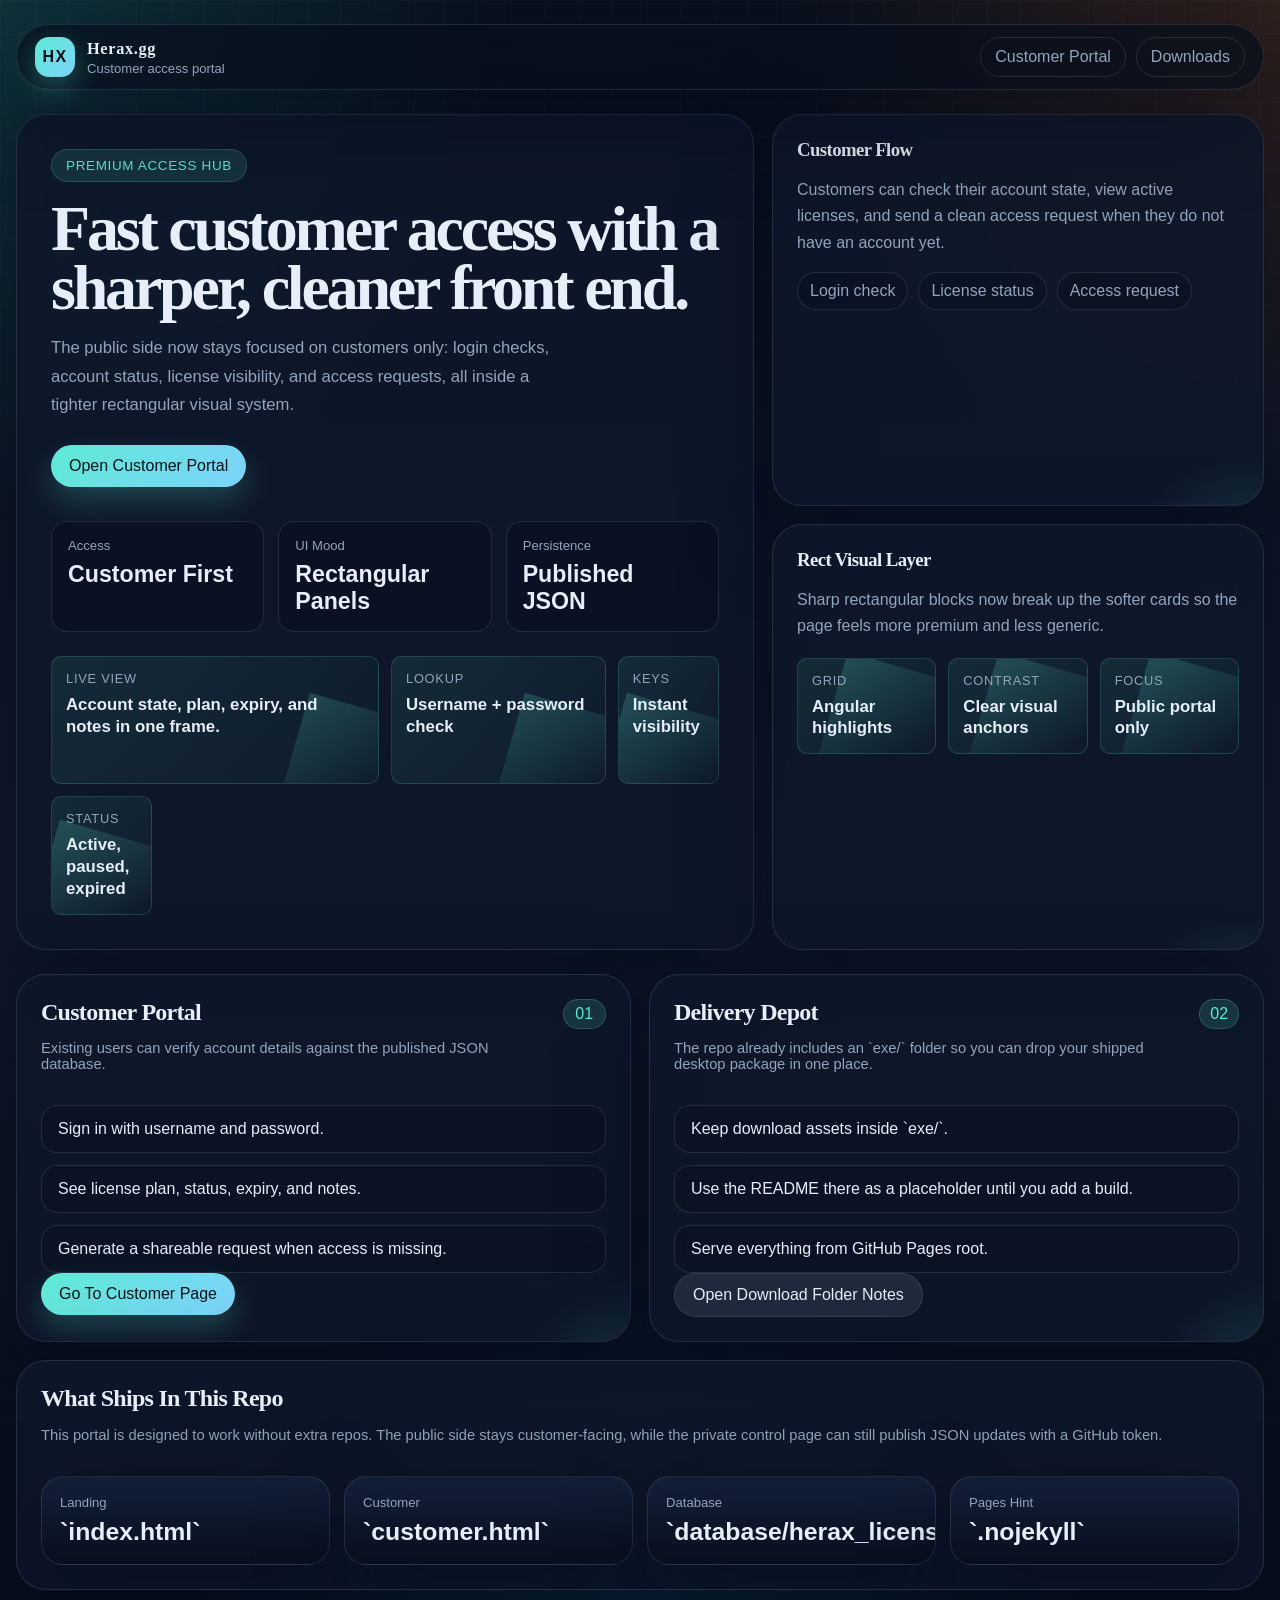
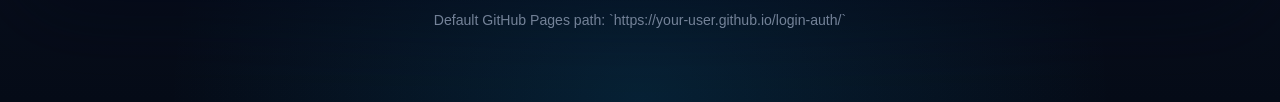
==== commit 1b306f59: "Hide admin from public pages and add rect styling" ====
--- a/website/index.html
+++ b/website/index.html
@@ -2,11 +2,11 @@
 <html lang="en">
 <head>
   <meta charset="UTF-8" />
-  <meta http-equiv="refresh" content="0; url=../admin.html" />
+  <meta http-equiv="refresh" content="0; url=../index.html" />
   <meta name="viewport" content="width=device-width, initial-scale=1.0" />
-  <title>Redirecting To Admin</title>
+  <title>Redirecting</title>
 </head>
 <body>
-  <p>Open the admin console at <a href="../admin.html">../admin.html</a>.</p>
+  <p>Open the main site at <a href="../index.html">../index.html</a>.</p>
 </body>
 </html>
